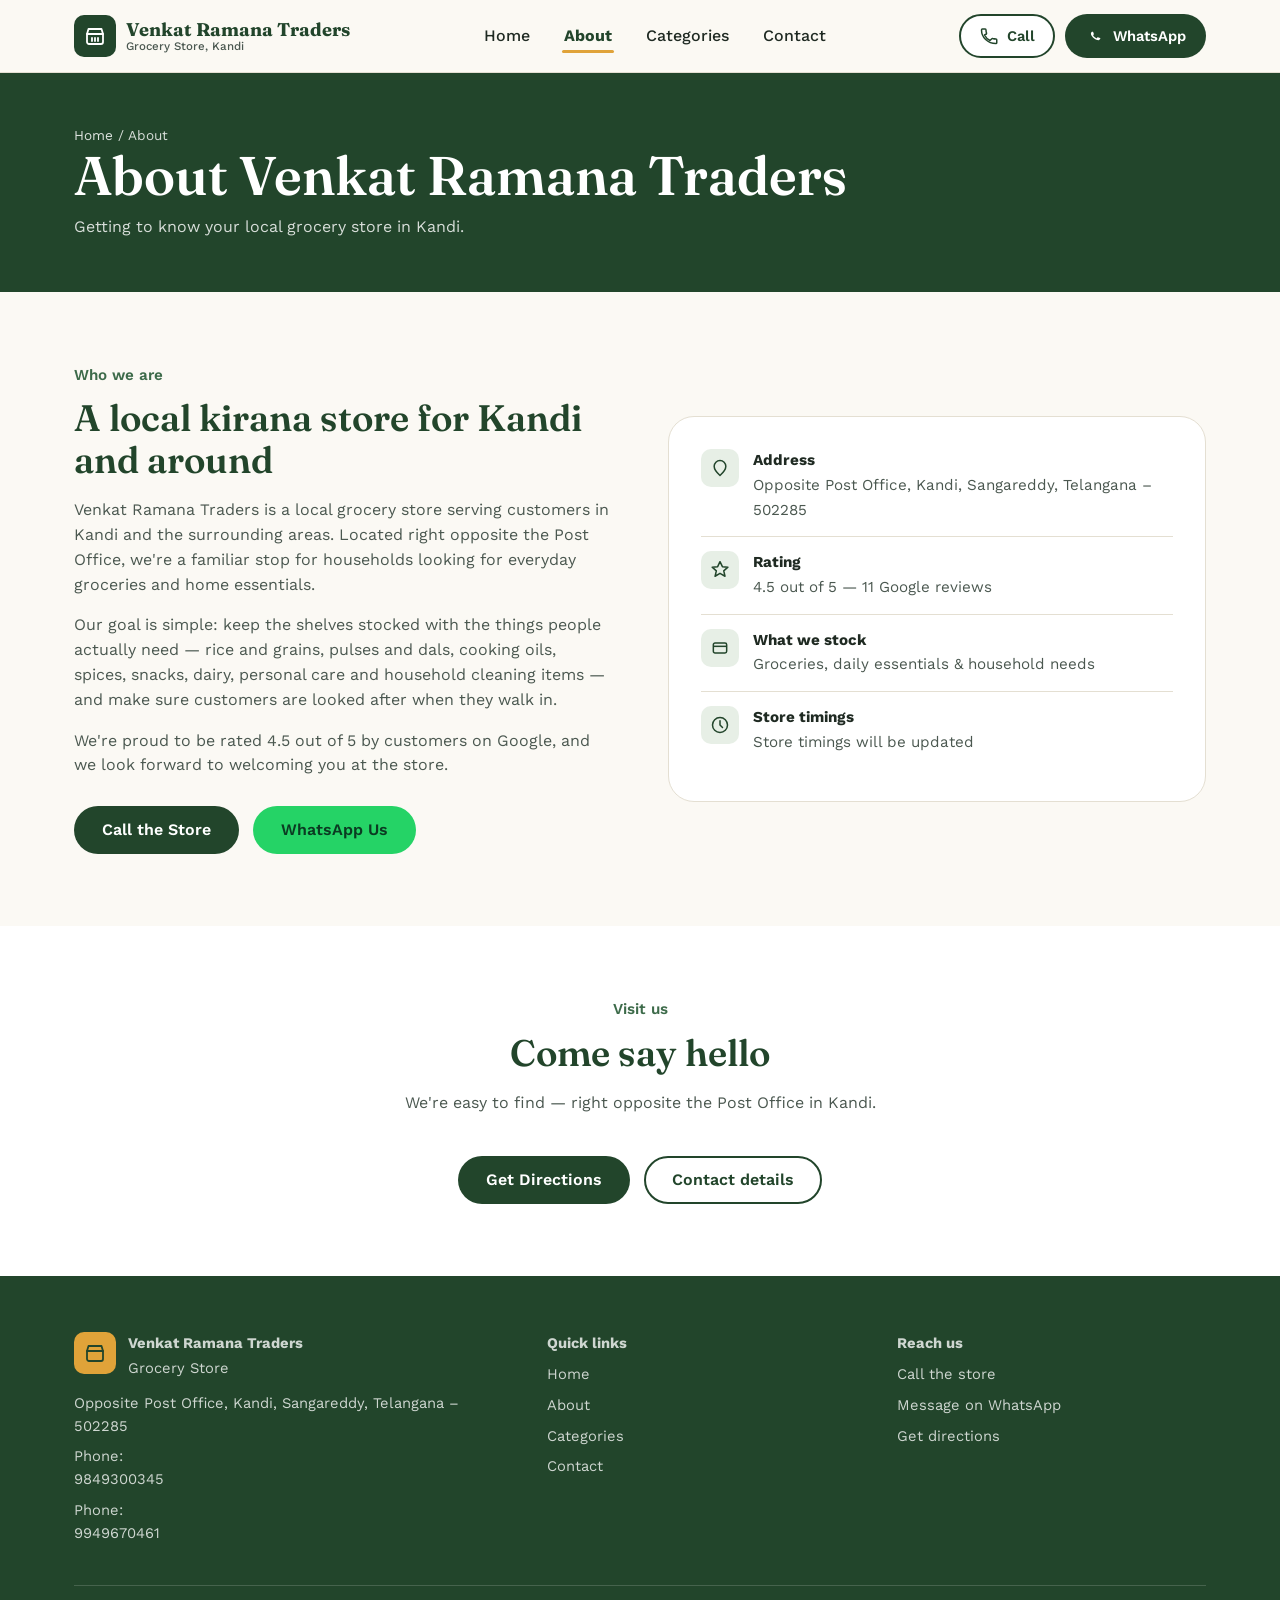
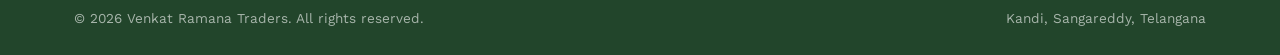
==== venkat-ramana-traders/about.html @ 6e9b3a09 "Add files via upload" ====
<!DOCTYPE html>
<html lang="en">
<head>
<meta charset="UTF-8">
<meta name="viewport" content="width=device-width, initial-scale=1.0">
<title>About Us | Venkat Ramana Traders, Kandi</title>
<meta name="description" content="Venkat Ramana Traders is a local grocery (kirana) store serving customers in Kandi, Sangareddy and the surrounding areas with everyday groceries and household essentials.">
<meta name="keywords" content="grocery store in Kandi, kirana store in Kandi, Venkat Ramana Traders, grocery shop in Sangareddy">
<link rel="canonical" href="/about.html">
<link rel="preconnect" href="https://fonts.googleapis.com">
<link rel="preconnect" href="https://fonts.gstatic.com" crossorigin>
<link rel="stylesheet" href="css/style.css">
</head>
<body>
<a class="skip-link" href="#main">Skip to content</a>

<header class="site-header">
  <nav class="nav" aria-label="Primary">
    <a class="brand" href="index.html">
      <span class="brand-mark" aria-hidden="true">
        <svg viewBox="0 0 24 24" fill="none" stroke="#fff" stroke-width="1.8"><path d="M4 10l1.5-5h13L20 10" stroke-linecap="round" stroke-linejoin="round"/><path d="M4 10h16v8a2 2 0 0 1-2 2H6a2 2 0 0 1-2-2v-8z" stroke-linejoin="round"/><path d="M9 14v3M12 14v3M15 14v3" stroke-linecap="round"/></svg>
      </span>
      <span class="brand-text">Venkat Ramana Traders<span>Grocery Store, Kandi</span></span>
    </a>
    <ul class="nav-links">
      <li><a href="index.html">Home</a></li>
      <li><a href="about.html" aria-current="page">About</a></li>
      <li><a href="categories.html">Categories</a></li>
      <li><a href="contact.html">Contact</a></li>
    </ul>
    <div class="nav-cta">
      <a class="btn btn-directions" href="tel:+919849300345">
        <svg viewBox="0 0 24 24" fill="none" stroke="currentColor" stroke-width="1.8"><path d="M6.6 10.8c1.4 2.8 3.8 5.2 6.6 6.6l2.2-2.2c.3-.3.7-.4 1.1-.2 1.2.4 2.5.6 3.8.6.6 0 1 .4 1 1V20c0 .6-.4 1-1 1C10.5 21 3 13.5 3 4.7c0-.6.4-1 1-1h3.4c.6 0 1 .4 1 1 0 1.3.2 2.6.6 3.8.1.4 0 .8-.2 1.1L6.6 10.8z" stroke-linejoin="round"/></svg>
        Call
      </a>
      <a class="btn btn-call" href="https://wa.me/919849300345?text=Hello%20Venkat%20Ramana%20Traders%2C%20I%20would%20like%20to%20know%20more%20about%20your%20store%20and%20available%20products." target="_blank" rel="noopener">
        <svg viewBox="0 0 24 24" fill="currentColor"><path d="M17.5 14.4c-.3-.1-1.6-.8-1.9-.9-.3-.1-.4-.1-.6.1-.2.3-.7.9-.8 1-.1.2-.3.2-.6.1-.3-.1-1.2-.4-2.2-1.4-.8-.7-1.4-1.6-1.5-1.9-.2-.3 0-.5.1-.6l.4-.5c.1-.2.2-.3.2-.5.1-.2 0-.4 0-.5-.1-.1-.6-1.5-.8-2-.2-.5-.4-.5-.6-.5h-.5c-.2 0-.5.1-.7.3-.2.3-.9.9-.9 2.2s1 2.6 1.1 2.7c.1.2 2 3 4.7 4.3.7.3 1.2.5 1.6.6.7.2 1.3.2 1.8.1.5-.1 1.6-.7 1.9-1.3.2-.6.2-1.1.2-1.2-.1-.1-.3-.2-.5-.3z"/></svg>
        WhatsApp
      </a>
    </div>
    <button class="nav-toggle" aria-label="Open menu" aria-expanded="false">
      <svg viewBox="0 0 24 24" fill="none" stroke="currentColor" stroke-width="2"><path d="M4 7h16M4 12h16M4 17h16" stroke-linecap="round"/></svg>
    </button>
  </nav>
</header>

<main id="main">
  <section class="page-hero">
    <div class="container">
      <p class="breadcrumb"><a href="index.html">Home</a> / About</p>
      <h1>About Venkat Ramana Traders</h1>
      <p>Getting to know your local grocery store in Kandi.</p>
    </div>
  </section>

  <section>
    <div class="container split">
      <div>
        <p class="eyebrow-plain">Who we are</p>
        <h2>A local kirana store for Kandi and around</h2>
        <p>Venkat Ramana Traders is a local grocery store serving customers in Kandi and the surrounding areas. Located right opposite the Post Office, we're a familiar stop for households looking for everyday groceries and home essentials.</p>
        <p>Our goal is simple: keep the shelves stocked with the things people actually need — rice and grains, pulses and dals, cooking oils, spices, snacks, dairy, personal care and household cleaning items — and make sure customers are looked after when they walk in.</p>
        <p>We're proud to be rated 4.5 out of 5 by customers on Google, and we look forward to welcoming you at the store.</p>
        <div class="btn-row">
          <a class="btn btn-call" href="tel:+919849300345">Call the Store</a>
          <a class="btn btn-whatsapp" href="https://wa.me/919849300345?text=Hello%20Venkat%20Ramana%20Traders%2C%20I%20would%20like%20to%20know%20more%20about%20your%20store%20and%20available%20products." target="_blank" rel="noopener">WhatsApp Us</a>
        </div>
      </div>
      <div class="info-card">
        <div class="info-row">
          <span class="icon"><svg viewBox="0 0 24 24" fill="none" stroke="currentColor" stroke-width="1.8"><path d="M12 21s-7-6.1-7-11a7 7 0 1 1 14 0c0 4.9-7 11-7 11z" stroke-linejoin="round"/></svg></span>
          <div><strong>Address</strong><span>Opposite Post Office, Kandi, Sangareddy, Telangana – 502285</span></div>
        </div>
        <div class="info-row">
          <span class="icon"><svg viewBox="0 0 24 24" fill="none" stroke="currentColor" stroke-width="1.8"><path d="M12 2l2.9 6 6.6.6-5 4.4 1.5 6.5L12 16l-5.9 3.5 1.5-6.5-5-4.4 6.6-.6L12 2z" stroke-linejoin="round"/></svg></span>
          <div><strong>Rating</strong><span>4.5 out of 5 — 11 Google reviews</span></div>
        </div>
        <div class="info-row">
          <span class="icon"><svg viewBox="0 0 24 24" fill="none" stroke="currentColor" stroke-width="1.8"><rect x="4" y="6" width="16" height="12" rx="2"/><path d="M4 10h16" /></svg></span>
          <div><strong>What we stock</strong><span>Groceries, daily essentials &amp; household needs</span></div>
        </div>
        <div class="info-row">
          <span class="icon"><svg viewBox="0 0 24 24" fill="none" stroke="currentColor" stroke-width="1.8"><circle cx="12" cy="12" r="9"/><path d="M12 7v5l3 3" stroke-linecap="round"/></svg></span>
          <div><strong>Store timings</strong><span>Store timings will be updated</span></div>
        </div>
      </div>
    </div>
  </section>

  <section class="section-alt">
    <div class="container">
      <div class="section-head center">
        <p class="eyebrow-plain">Visit us</p>
        <h2>Come say hello</h2>
        <p>We're easy to find — right opposite the Post Office in Kandi.</p>
      </div>
      <div class="btn-row" style="justify-content:center;">
        <a class="btn btn-call" href="https://www.google.com/maps/dir/?api=1&destination=Venkat%20Ramana%20Traders%2C%20Opposite%20Post%20Office%2C%20Kandi%2C%20Sangareddy%2C%20Telangana%20502285" target="_blank" rel="noopener">Get Directions</a>
        <a class="btn btn-directions" href="contact.html">Contact details</a>
      </div>
    </div>
  </section>
</main>

<footer class="site-footer">
  <div class="container">
    <div class="footer-grid">
      <div class="footer-col">
        <div class="footer-brand">
          <span class="brand-mark" aria-hidden="true">
            <svg viewBox="0 0 24 24" fill="none" stroke="#22452B" stroke-width="1.8"><path d="M4 10l1.5-5h13L20 10" stroke-linecap="round" stroke-linejoin="round"/><path d="M4 10h16v8a2 2 0 0 1-2 2H6a2 2 0 0 1-2-2v-8z" stroke-linejoin="round"/></svg>
          </span>
          <div>
            <p class="footer-title" style="margin-bottom:2px;">Venkat Ramana Traders</p>
            <p style="margin:0;">Grocery Store</p>
          </div>
        </div>
        <p>Opposite Post Office, Kandi, Sangareddy, Telangana – 502285</p>
        <p>Phone: <a href="tel:+919849300345">9849300345</a></p>
        <p>Phone: <a href="tel:+919949670461">9949670461</a></p>
      </div>
      <div class="footer-col">
        <p class="footer-title">Quick links</p>
        <a href="index.html">Home</a>
        <a href="about.html">About</a>
        <a href="categories.html">Categories</a>
        <a href="contact.html">Contact</a>
      </div>
      <div class="footer-col">
        <p class="footer-title">Reach us</p>
        <a href="tel:+919849300345">Call the store</a>
        <a href="https://wa.me/919849300345?text=Hello%20Venkat%20Ramana%20Traders%2C%20I%20would%20like%20to%20know%20more%20about%20your%20store%20and%20available%20products." target="_blank" rel="noopener">Message on WhatsApp</a>
        <a href="https://www.google.com/maps/dir/?api=1&destination=Venkat%20Ramana%20Traders%2C%20Opposite%20Post%20Office%2C%20Kandi%2C%20Sangareddy%2C%20Telangana%20502285" target="_blank" rel="noopener">Get directions</a>
      </div>
    </div>
    <div class="footer-bottom">
      <span>&copy; 2026 Venkat Ramana Traders. All rights reserved.</span>
      <span>Kandi, Sangareddy, Telangana</span>
    </div>
  </div>
</footer>

<div class="mobile-action-bar">
  <a class="call" href="tel:+919849300345">
    <svg viewBox="0 0 24 24" fill="none" stroke="currentColor" stroke-width="1.8"><path d="M6.6 10.8c1.4 2.8 3.8 5.2 6.6 6.6l2.2-2.2c.3-.3.7-.4 1.1-.2 1.2.4 2.5.6 3.8.6.6 0 1 .4 1 1V20c0 .6-.4 1-1 1C10.5 21 3 13.5 3 4.7c0-.6.4-1 1-1h3.4c.6 0 1 .4 1 1 0 1.3.2 2.6.6 3.8.1.4 0 .8-.2 1.1L6.6 10.8z" stroke-linejoin="round"/></svg>
    Call
  </a>
  <a class="whatsapp" href="https://wa.me/919849300345?text=Hello%20Venkat%20Ramana%20Traders%2C%20I%20would%20like%20to%20know%20more%20about%20your%20store%20and%20available%20products." target="_blank" rel="noopener">
    <svg viewBox="0 0 24 24" fill="currentColor"><path d="M17.5 14.4c-.3-.1-1.6-.8-1.9-.9-.3-.1-.4-.1-.6.1-.2.3-.7.9-.8 1-.1.2-.3.2-.6.1-.3-.1-1.2-.4-2.2-1.4-.8-.7-1.4-1.6-1.5-1.9-.2-.3 0-.5.1-.6l.4-.5c.1-.2.2-.3.2-.5.1-.2 0-.4 0-.5-.1-.1-.6-1.5-.8-2-.2-.5-.4-.5-.6-.5h-.5c-.2 0-.5.1-.7.3-.2.3-.9.9-.9 2.2s1 2.6 1.1 2.7c.1.2 2 3 4.7 4.3.7.3 1.2.5 1.6.6.7.2 1.3.2 1.8.1.5-.1 1.6-.7 1.9-1.3.2-.6.2-1.1.2-1.2-.1-.1-.3-.2-.5-.3z"/><path d="M12 2C6.5 2 2 6.5 2 12c0 1.9.5 3.6 1.5 5.2L2 22l4.9-1.5C8.4 21.5 10.1 22 12 22c5.5 0 10-4.5 10-10S17.5 2 12 2z" fill="none" stroke="currentColor" stroke-width="1.4"/></svg>
    WhatsApp
  </a>
</div>

<script src="js/main.js"></script>
</body>
</html>
---- venkat-ramana-traders/css/style.css ----
/* ==========================================================================
   Venkat Ramana Traders — Stylesheet
   Design language: warm kirana-shop palette (curry-leaf green, turmeric,
   vermillion) — deliberately avoids generic SaaS-card / cream+terracotta
   defaults. Display serif for personality, clean sans for body/UI.
   ========================================================================== */

@import url('https://fonts.googleapis.com/css2?family=Fraunces:opsz,wght@9..144,300;9..144,500;9..144,600;9..144,700&family=Work+Sans:wght@400;500;600;700&display=swap');

:root {
  /* Color tokens */
  --green-deep: #22452B;
  --green-mid: #3D6B4A;
  --green-pale: #E7EFE6;
  --turmeric: #E0A339;
  --turmeric-pale: #FBEED4;
  --chili: #A63D2B;
  --chili-dark: #832F21;
  --bg: #FBF9F4;
  --paper: #FFFFFF;
  --ink: #1F2A22;
  --ink-soft: #4B5850;
  --line: #E4DFD2;

  /* Type */
  --font-display: 'Fraunces', Georgia, serif;
  --font-body: 'Work Sans', -apple-system, BlinkMacSystemFont, 'Segoe UI', sans-serif;

  /* Layout */
  --max-width: 1180px;
  --radius-md: 14px;
  --radius-lg: 26px;
  --radius-pill: 999px;
}

* { box-sizing: border-box; }
html { scroll-behavior: smooth; }

body {
  margin: 0;
  font-family: var(--font-body);
  background: var(--bg);
  color: var(--ink);
  line-height: 1.55;
  -webkit-font-smoothing: antialiased;
}

img { max-width: 100%; display: block; }
a { color: inherit; }

h1, h2, h3, h4 {
  font-family: var(--font-display);
  color: var(--green-deep);
  line-height: 1.12;
  margin: 0 0 0.5em;
  font-weight: 600;
}

h1 { font-size: clamp(2.1rem, 5vw, 3.4rem); font-weight: 600; }
h2 { font-size: clamp(1.6rem, 3.4vw, 2.3rem); }
h3 { font-size: 1.25rem; }

p { margin: 0 0 1em; color: var(--ink-soft); }

.container {
  max-width: var(--max-width);
  margin: 0 auto;
  padding: 0 24px;
}

.eyebrow-plain {
  font-family: var(--font-body);
  font-weight: 600;
  color: var(--green-mid);
  font-size: 0.95rem;
  margin-bottom: 10px;
}

section { padding: 72px 0; }
.section-tight { padding: 48px 0; }
.section-alt { background: var(--paper); }

.section-head {
  max-width: 640px;
  margin-bottom: 40px;
}
.section-head.center { margin-left: auto; margin-right: auto; text-align: center; }

/* Skip link for accessibility */
.skip-link {
  position: absolute;
  left: -9999px;
  top: 0;
  background: var(--green-deep);
  color: #fff;
  padding: 12px 18px;
  border-radius: 0 0 8px 0;
  z-index: 200;
}
.skip-link:focus {
  left: 0;
}

/* Focus visibility */
a:focus-visible,
button:focus-visible,
input:focus-visible,
textarea:focus-visible {
  outline: 3px solid var(--turmeric);
  outline-offset: 2px;
}

/* ---------------------------- Buttons ---------------------------- */
.btn {
  display: inline-flex;
  align-items: center;
  justify-content: center;
  gap: 8px;
  padding: 14px 26px;
  border-radius: var(--radius-pill);
  font-family: var(--font-body);
  font-weight: 600;
  font-size: 1rem;
  text-decoration: none;
  border: 2px solid transparent;
  cursor: pointer;
  transition: transform 0.15s ease, box-shadow 0.15s ease, background-color 0.15s ease;
  line-height: 1;
}
.btn svg { width: 20px; height: 20px; flex-shrink: 0; }
.btn:hover { transform: translateY(-2px); }

.btn-call {
  background: var(--green-deep);
  color: #fff;
}
.btn-call:hover { background: var(--green-mid); }

.btn-whatsapp {
  background: #25D366;
  color: #0B3B22;
}
.btn-whatsapp:hover { background: #1FBD5B; }

.btn-directions {
  background: var(--paper);
  color: var(--green-deep);
  border-color: var(--green-deep);
}
.btn-directions:hover { background: var(--green-pale); }

.btn-outline-light {
  background: transparent;
  color: #fff;
  border-color: rgba(255,255,255,0.6);
}
.btn-outline-light:hover { background: rgba(255,255,255,0.12); }

.btn-block { width: 100%; }

.btn-row {
  display: flex;
  flex-wrap: wrap;
  gap: 14px;
  margin-top: 28px;
}

/* ---------------------------- Navbar ---------------------------- */
.site-header {
  position: sticky;
  top: 0;
  z-index: 100;
  background: rgba(251, 249, 244, 0.92);
  backdrop-filter: saturate(180%) blur(10px);
  border-bottom: 1px solid var(--line);
}

.nav {
  max-width: var(--max-width);
  margin: 0 auto;
  padding: 14px 24px;
  display: flex;
  align-items: center;
  justify-content: space-between;
  gap: 20px;
}

.brand {
  display: flex;
  align-items: center;
  gap: 10px;
  text-decoration: none;
}
.brand-mark {
  width: 42px;
  height: 42px;
  border-radius: 10px;
  background: var(--green-deep);
  display: flex;
  align-items: center;
  justify-content: center;
  flex-shrink: 0;
}
.brand-mark svg { width: 24px; height: 24px; }
.brand-text {
  font-family: var(--font-display);
  font-weight: 700;
  font-size: 1.15rem;
  color: var(--green-deep);
  line-height: 1.15;
}
.brand-text span {
  display: block;
  font-family: var(--font-body);
  font-weight: 500;
  font-size: 0.72rem;
  color: var(--ink-soft);
}

.nav-links {
  display: flex;
  align-items: center;
  gap: 30px;
  list-style: none;
  margin: 0;
  padding: 0;
}
.nav-links a {
  text-decoration: none;
  font-weight: 500;
  color: var(--ink);
  position: relative;
  padding: 6px 2px;
}
.nav-links a[aria-current="page"] {
  color: var(--green-deep);
  font-weight: 700;
}
.nav-links a[aria-current="page"]::after {
  content: "";
  position: absolute;
  left: 0; right: 0; bottom: -2px;
  height: 3px;
  background: var(--turmeric);
  border-radius: 3px;
}

.nav-cta {
  display: flex;
  gap: 10px;
}
.nav-cta .btn { padding: 10px 18px; font-size: 0.92rem; }

.nav-toggle {
  display: none;
  background: none;
  border: none;
  cursor: pointer;
  padding: 8px;
}
.nav-toggle svg { width: 28px; height: 28px; color: var(--green-deep); }

/* ---------------------------- Hero ---------------------------- */
.hero {
  background: var(--green-deep);
  color: #fff;
  position: relative;
  overflow: hidden;
}
.hero .container {
  display: grid;
  grid-template-columns: 1.05fr 0.95fr;
  gap: 48px;
  align-items: center;
  padding-top: 64px;
  padding-bottom: 64px;
}
.hero-rating {
  display: inline-flex;
  align-items: center;
  gap: 8px;
  background: rgba(255,255,255,0.12);
  border: 1px solid rgba(255,255,255,0.25);
  padding: 8px 16px;
  border-radius: var(--radius-pill);
  font-weight: 600;
  font-size: 0.92rem;
  margin-bottom: 22px;
}
.hero-rating .stars { color: var(--turmeric); letter-spacing: 1px; }

.hero h1 { color: #fff; margin-bottom: 14px; }
.hero-tagline {
  font-family: var(--font-display);
  font-style: italic;
  font-weight: 500;
  font-size: 1.3rem;
  color: var(--turmeric);
  margin-bottom: 18px;
}
.hero-desc {
  color: rgba(255,255,255,0.85);
  font-size: 1.08rem;
  max-width: 46ch;
}

.hero-art {
  display: grid;
  grid-template-columns: repeat(3, 1fr);
  gap: 14px;
}
.hero-tile {
  aspect-ratio: 1;
  border-radius: var(--radius-md);
  display: flex;
  align-items: center;
  justify-content: center;
  padding: 18px;
}
.hero-tile svg { width: 60%; height: 60%; }
.hero-tile:nth-child(1) { background: var(--turmeric); transform: translateY(12px); }
.hero-tile:nth-child(2) { background: #F5F1E4; }
.hero-tile:nth-child(3) { background: var(--chili); transform: translateY(20px); }
.hero-tile:nth-child(4) { background: #F5F1E4; }
.hero-tile:nth-child(5) { background: var(--green-mid); transform: translateY(8px); }
.hero-tile:nth-child(6) { background: var(--turmeric); }

/* ---------------------------- Category tiles ---------------------------- */
.cat-grid {
  display: grid;
  grid-template-columns: repeat(auto-fill, minmax(220px, 1fr));
  gap: 18px;
}
.cat-tile {
  background: var(--paper);
  border-radius: var(--radius-md);
  padding: 26px 22px;
  border: 1px solid var(--line);
  display: flex;
  flex-direction: column;
  gap: 14px;
  text-decoration: none;
}
.cat-icon {
  width: 54px;
  height: 54px;
  border-radius: 12px;
  display: flex;
  align-items: center;
  justify-content: center;
}
.cat-icon svg { width: 30px; height: 30px; }
.cat-tile h3 { margin: 0; color: var(--ink); font-family: var(--font-body); font-weight: 700; font-size: 1.05rem; }
.cat-tile p { margin: 0; font-size: 0.92rem; }

/* Category color variety, tied to product type rather than repeated identically */
.cat-tile.c-rice .cat-icon { background: var(--turmeric-pale); color: var(--turmeric); }
.cat-tile.c-pulses .cat-icon { background: #F3E4D2; color: #A9642B; }
.cat-tile.c-oil .cat-icon { background: #FDEFD9; color: #C98A2C; }
.cat-tile.c-spices .cat-icon { background: #F6DCD5; color: var(--chili); }
.cat-tile.c-snacks .cat-icon { background: #F6E7C9; color: #B4791E; }
.cat-tile.c-beverages .cat-icon { background: #E1EEE3; color: var(--green-mid); }
.cat-tile.c-dairy .cat-icon { background: #EAF2FB; color: #3E6FA8; }
.cat-tile.c-personal .cat-icon { background: #F1E6F3; color: #7C4A87; }
.cat-tile.c-cleaning .cat-icon { background: #DFEFEA; color: #2A7A63; }
.cat-tile.c-daily .cat-icon { background: var(--green-pale); color: var(--green-deep); }

/* ---------------------------- Why choose us ---------------------------- */
.reasons {
  display: grid;
  grid-template-columns: repeat(2, 1fr);
  gap: 28px 40px;
}
.reason {
  display: flex;
  gap: 16px;
  align-items: flex-start;
}
.reason-icon {
  width: 46px;
  height: 46px;
  border-radius: 50%;
  background: var(--green-pale);
  color: var(--green-deep);
  display: flex;
  align-items: center;
  justify-content: center;
  flex-shrink: 0;
}
.reason-icon svg { width: 24px; height: 24px; }
.reason h3 { margin-bottom: 4px; }
.reason p { margin: 0; font-size: 0.95rem; }


/* ---------------------------- About / Location split ---------------------------- */
.split {
  display: grid;
  grid-template-columns: 1fr 1fr;
  gap: 56px;
  align-items: center;
}
.split-reverse { grid-template-columns: 1fr 1fr; }

.info-card {
  background: var(--paper);
  border: 1px solid var(--line);
  border-radius: var(--radius-lg);
  padding: 32px;
}
.info-row {
  display: flex;
  gap: 14px;
  padding: 14px 0;
  border-top: 1px solid var(--line);
}
.info-row:first-child { border-top: none; padding-top: 0; }
.info-row .icon {
  width: 38px;
  height: 38px;
  border-radius: 10px;
  background: var(--green-pale);
  color: var(--green-deep);
  display: flex;
  align-items: center;
  justify-content: center;
  flex-shrink: 0;
}
.info-row .icon svg { width: 20px; height: 20px; }
.info-row strong { display: block; color: var(--ink); font-size: 0.95rem; }
.info-row span, .info-row a { font-size: 0.95rem; color: var(--ink-soft); text-decoration: none; }
.info-row a:hover { color: var(--green-deep); text-decoration: underline; }

.map-wrap {
  border-radius: var(--radius-lg);
  overflow: hidden;
  border: 1px solid var(--line);
  aspect-ratio: 4/3;
}
.map-wrap iframe { width: 100%; height: 100%; border: 0; }

/* ---------------------------- Hours table ---------------------------- */
.hours-card {
  background: var(--paper);
  border: 1px solid var(--line);
  border-radius: var(--radius-lg);
  padding: 32px;
}
.hours-placeholder {
  display: flex;
  align-items: center;
  gap: 16px;
  padding: 18px;
  background: var(--green-pale);
  border-radius: var(--radius-md);
}
.hours-placeholder .icon {
  width: 42px; height: 42px; border-radius: 10px;
  background: var(--green-deep); color: #fff;
  display: flex; align-items: center; justify-content: center; flex-shrink: 0;
}
.hours-placeholder .icon svg { width: 22px; height: 22px; }
.hours-placeholder p { margin: 0; color: var(--green-deep); font-weight: 600; }

/* ---------------------------- Rating badge (reused) ---------------------------- */
.rating-inline {
  display: inline-flex;
  align-items: center;
  gap: 8px;
  font-weight: 600;
  color: var(--ink);
}
.rating-inline .stars { color: var(--turmeric); }

/* ---------------------------- Footer ---------------------------- */
.site-footer {
  background: var(--green-deep);
  color: rgba(255,255,255,0.85);
  padding: 56px 0 26px;
}
.footer-grid {
  display: grid;
  grid-template-columns: 1.4fr 1fr 1fr;
  gap: 40px;
  padding-bottom: 32px;
  border-bottom: 1px solid rgba(255,255,255,0.16);
}
.footer-brand { display: flex; gap: 12px; align-items: flex-start; margin-bottom: 12px;}
.footer-brand .brand-mark { background: var(--turmeric); }
.footer-title {
  font-family: var(--font-body);
  font-weight: 700;
  color: #fff;
  margin-bottom: 14px;
  font-size: 0.95rem;
}
.footer-col p, .footer-col a {
  font-size: 0.92rem;
  color: rgba(255,255,255,0.78);
  text-decoration: none;
  display: block;
  margin-bottom: 8px;
}
.footer-col a:hover { color: var(--turmeric); }
.footer-bottom {
  display: flex;
  justify-content: space-between;
  align-items: center;
  padding-top: 22px;
  font-size: 0.85rem;
  color: rgba(255,255,255,0.6);
  flex-wrap: wrap;
  gap: 10px;
}

/* ---------------------------- Sticky mobile action bar ---------------------------- */
.mobile-action-bar {
  display: none;
}

/* ---------------------------- Page header (inner pages) ---------------------------- */
.page-hero {
  background: var(--green-deep);
  color: #fff;
  padding: 52px 0;
}
.page-hero h1 { color: #fff; margin-bottom: 8px; }
.page-hero p { color: rgba(255,255,255,0.82); margin: 0; max-width: 60ch; }
.breadcrumb {
  font-size: 0.85rem;
  color: rgba(255,255,255,0.65);
  margin-bottom: 14px;
}
.breadcrumb a { color: rgba(255,255,255,0.85); text-decoration: none; }
.breadcrumb a:hover { text-decoration: underline; }

/* ---------------------------- Utility ---------------------------- */
.text-center { text-align: center; }
.mt-0 { margin-top: 0; }

/* ---------------------------- Responsive ---------------------------- */
@media (max-width: 960px) {
  .hero .container { grid-template-columns: 1fr; padding-top: 40px; }
  .hero-art { order: -1; max-width: 420px; margin: 0 auto; }
  .split, .split-reverse { grid-template-columns: 1fr; gap: 32px; }
  .split-reverse .map-wrap { order: -1; }
  .footer-grid { grid-template-columns: 1fr; gap: 28px; }
  .reasons { grid-template-columns: 1fr; }
}

@media (max-width: 760px) {
  .nav-links, .nav-cta { display: none; }
  .nav-toggle { display: inline-flex; }
  .site-header.open .nav-links {
    display: flex;
    flex-direction: column;
    align-items: flex-start;
    gap: 4px;
    position: absolute;
    top: 100%;
    left: 0;
    right: 0;
    background: var(--paper);
    padding: 14px 24px 20px;
    border-bottom: 1px solid var(--line);
  }
  .site-header.open .nav-links a { padding: 10px 0; width: 100%; }
  .site-header.open .nav-cta {
    display: flex;
    position: absolute;
    top: calc(100% + 168px);
    left: 0; right: 0;
    padding: 0 24px 18px;
    background: var(--paper);
  }
  section { padding: 52px 0; }
  .mobile-action-bar {
    display: flex;
    position: fixed;
    bottom: 0; left: 0; right: 0;
    z-index: 90;
    box-shadow: 0 -4px 16px rgba(0,0,0,0.12);
  }
  .mobile-action-bar a {
    flex: 1;
    text-align: center;
    padding: 14px 10px;
    font-weight: 700;
    text-decoration: none;
    display: flex;
    align-items: center;
    justify-content: center;
    gap: 8px;
    font-size: 0.95rem;
  }
  .mobile-action-bar .call { background: var(--green-deep); color: #fff; }
  .mobile-action-bar .whatsapp { background: #25D366; color: #0B3B22; }
  .mobile-action-bar svg { width: 18px; height: 18px; }
  body { padding-bottom: 58px; }
}

@media (prefers-reduced-motion: reduce) {
  html { scroll-behavior: auto; }
  * { animation-duration: 0.001ms !important; transition-duration: 0.001ms !important; }
}
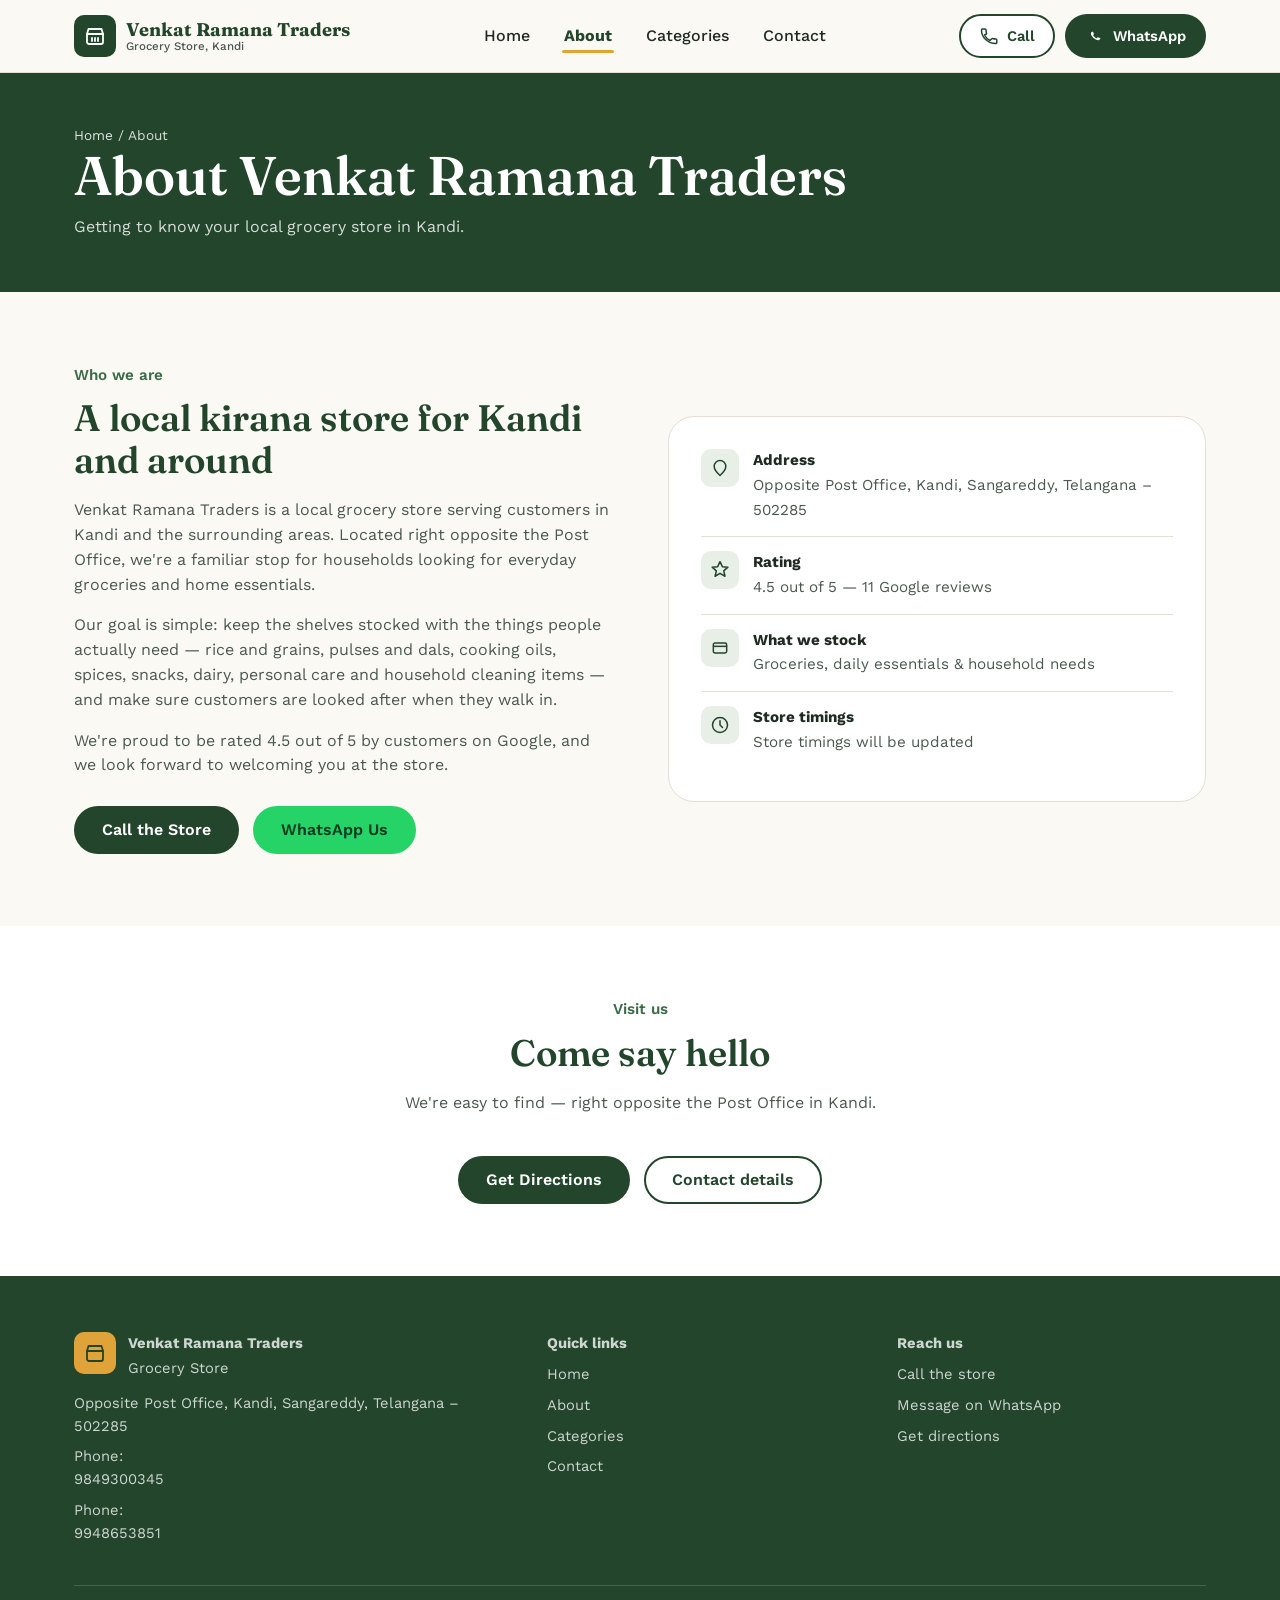
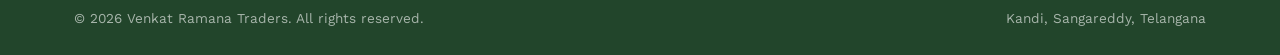
==== commit fab3ab75: "Update phone number in about.html" ====
--- a/venkat-ramana-traders/about.html
+++ b/venkat-ramana-traders/about.html
@@ -117,7 +117,7 @@
         </div>
         <p>Opposite Post Office, Kandi, Sangareddy, Telangana – 502285</p>
         <p>Phone: <a href="tel:+919849300345">9849300345</a></p>
-        <p>Phone: <a href="tel:+919949670461">9949670461</a></p>
+        <p>Phone: <a href="tel:+919948653851">9948653851</a></p>
       </div>
       <div class="footer-col">
         <p class="footer-title">Quick links</p>
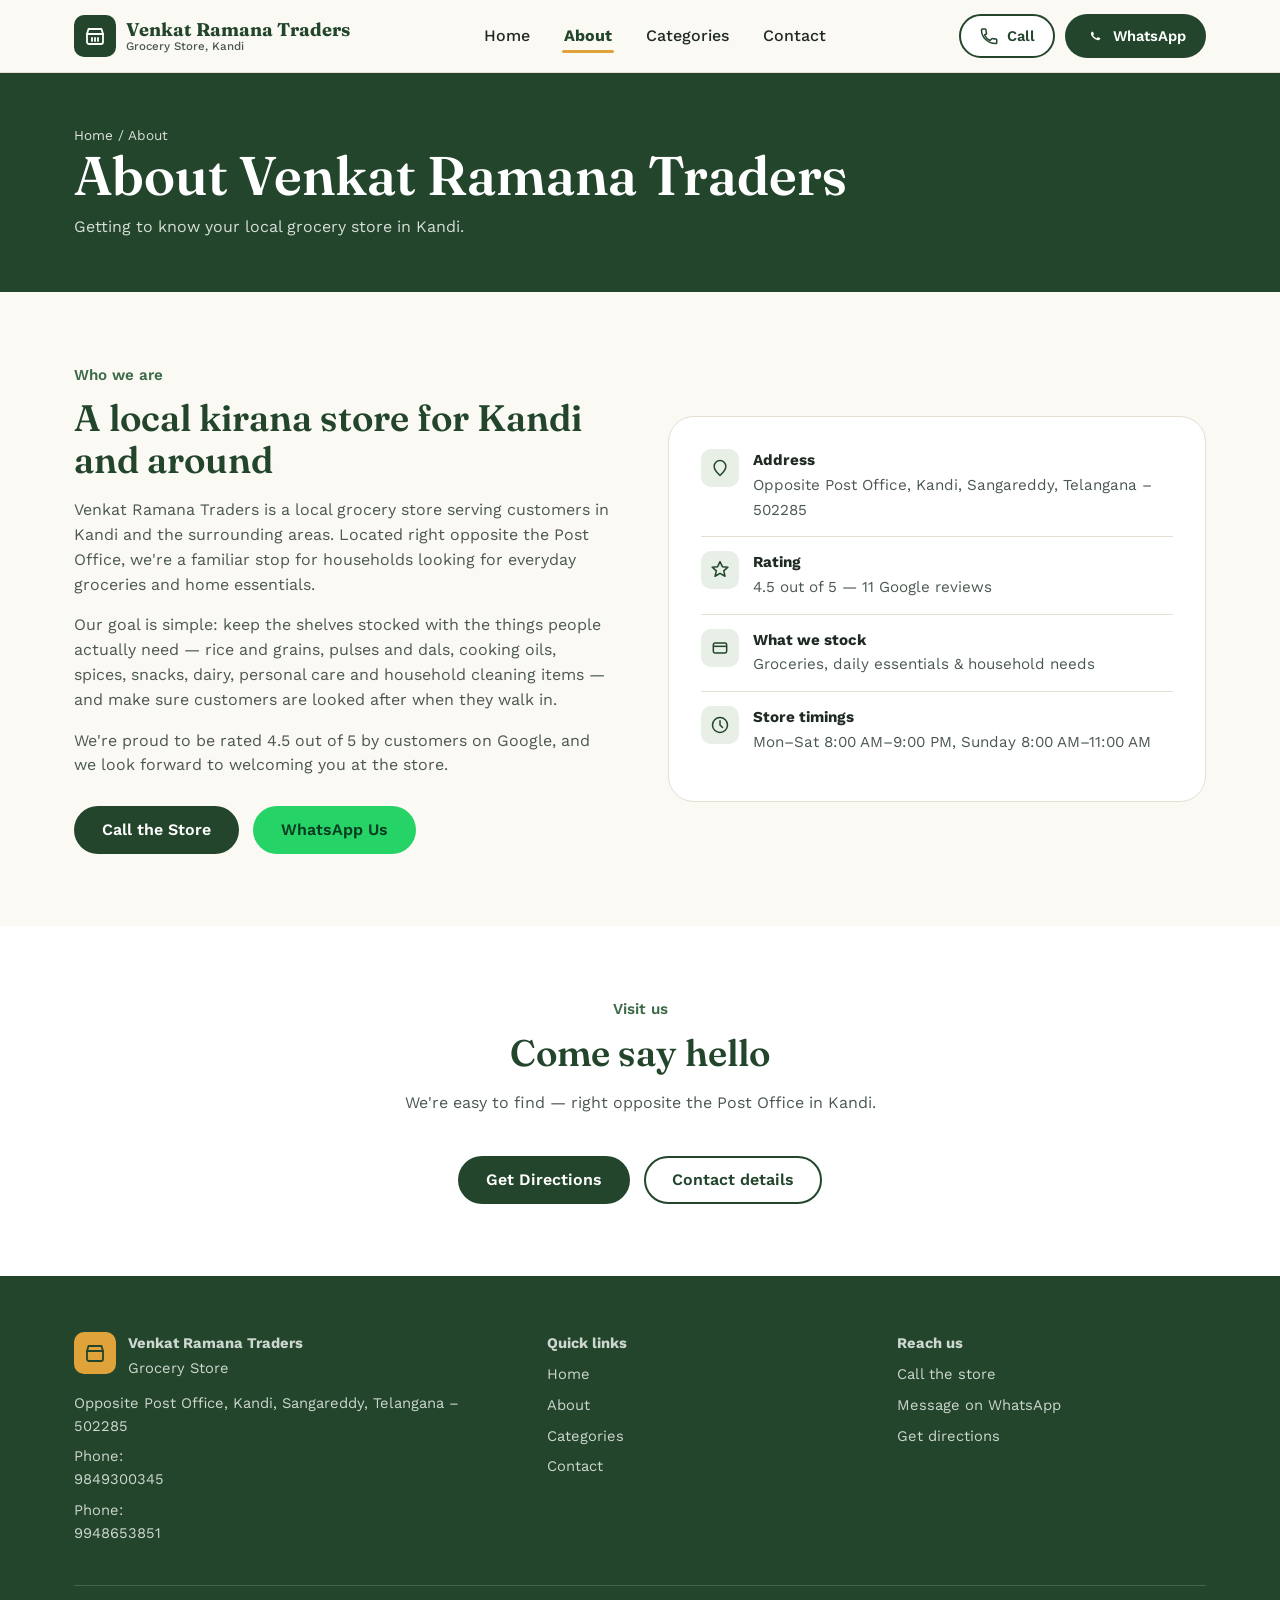
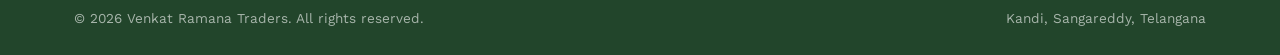
==== commit 2adf5b65: "Update store timings in about.html" ====
--- a/venkat-ramana-traders/about.html
+++ b/venkat-ramana-traders/about.html
@@ -81,7 +81,7 @@
         </div>
         <div class="info-row">
           <span class="icon"><svg viewBox="0 0 24 24" fill="none" stroke="currentColor" stroke-width="1.8"><circle cx="12" cy="12" r="9"/><path d="M12 7v5l3 3" stroke-linecap="round"/></svg></span>
-          <div><strong>Store timings</strong><span>Store timings will be updated</span></div>
+          <div><strong>Store timings</strong><span>Mon–Sat 8:00 AM–9:00 PM, Sunday 8:00 AM–11:00 AM</span></div>
         </div>
       </div>
     </div>
